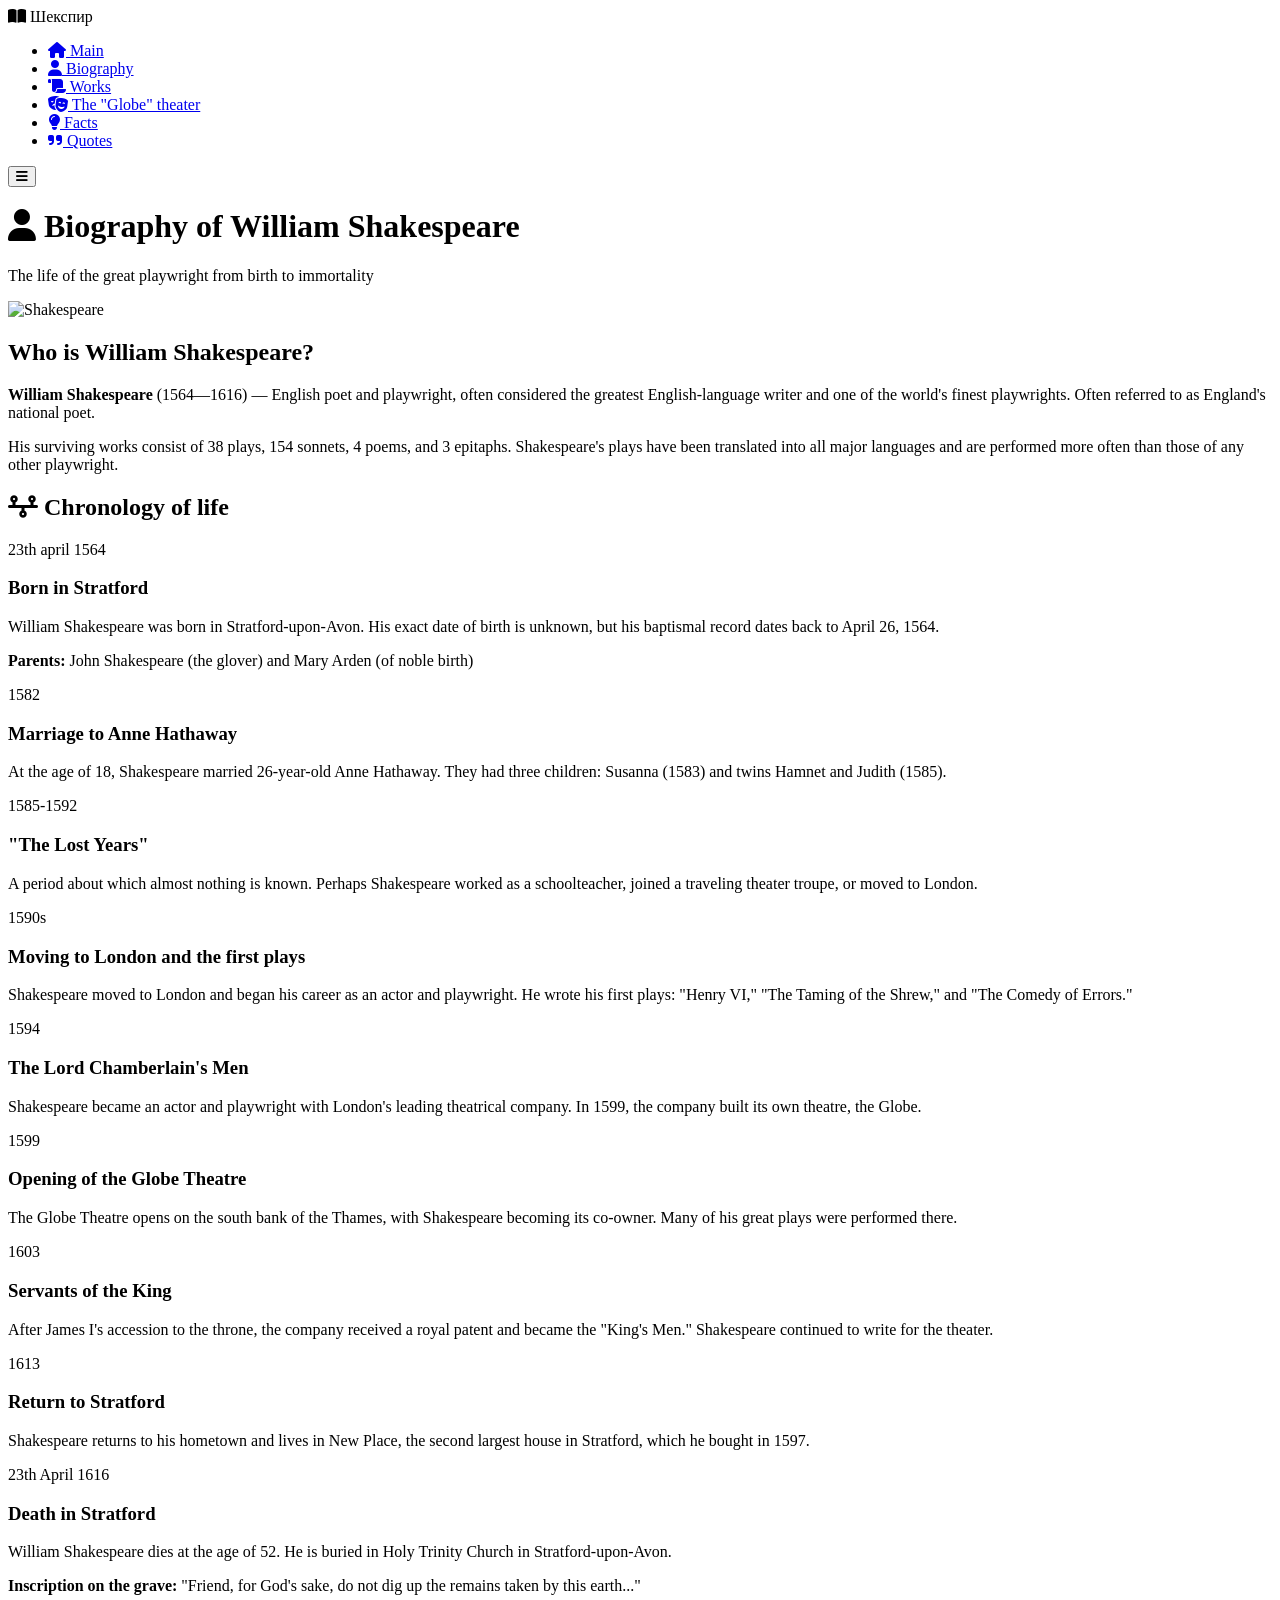
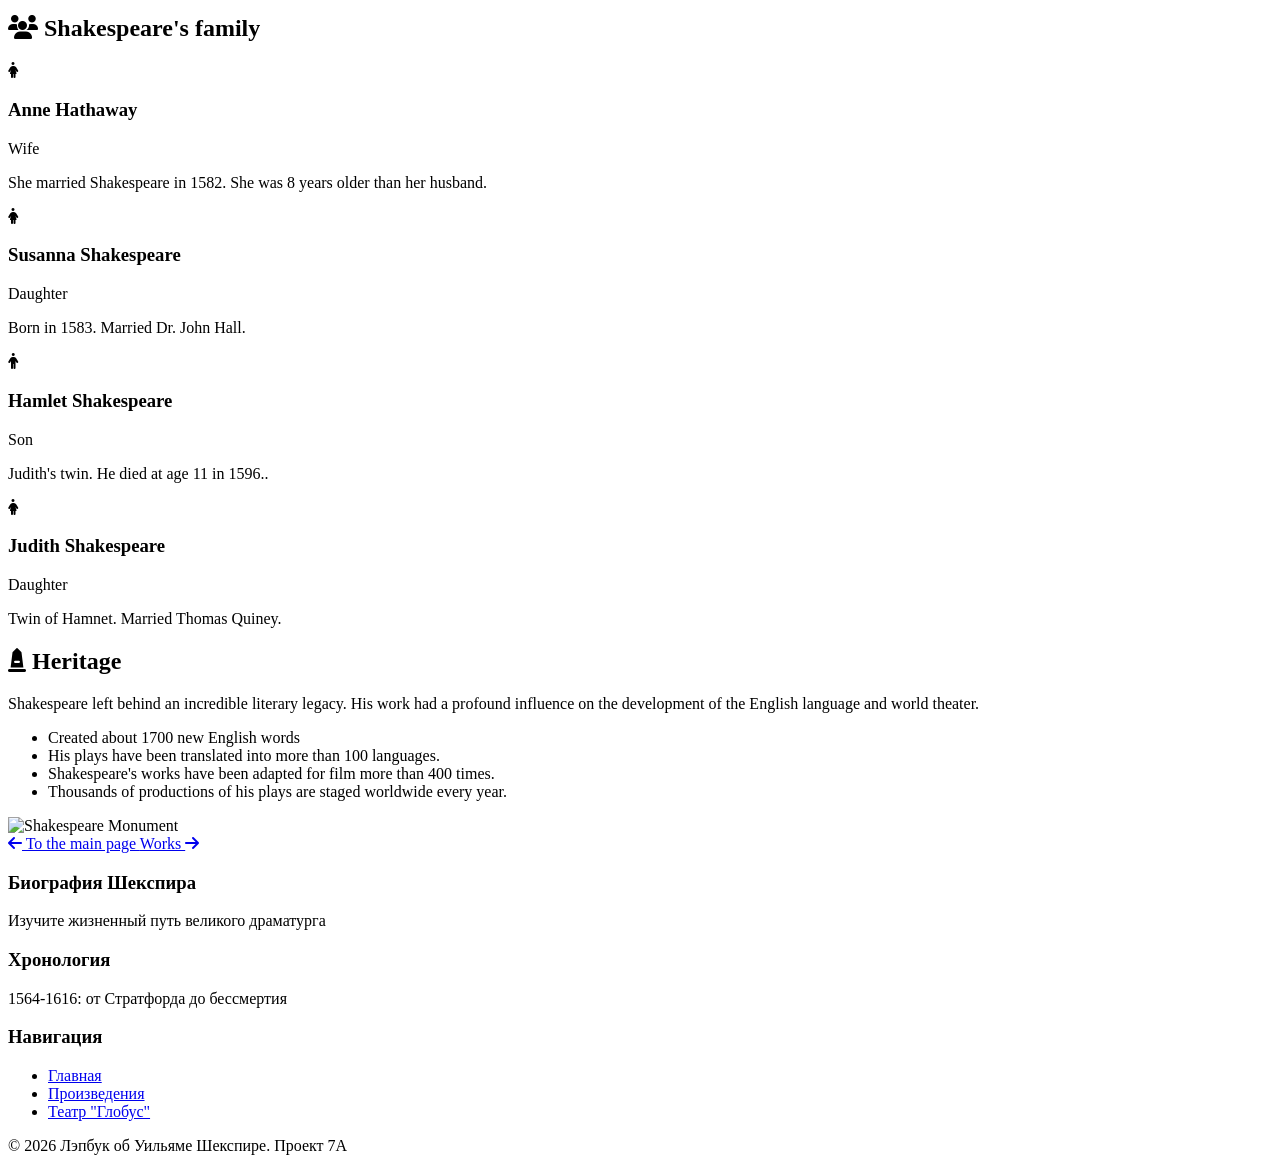
==== biography.html @ 1943f9ec "Add files via upload" ====
<!DOCTYPE html>
<html lang="ru">
<head>
    <meta charset="UTF-8">
    <meta name="viewport" content="width=device-width, initial-scale=1.0">
    <title>Shakespeare's biography</title>
    <link rel="stylesheet" href="https://cdnjs.cloudflare.com/ajax/libs/font-awesome/6.4.0/css/all.min.css">
    <link rel="stylesheet" href="css/style.css">
    <link rel="stylesheet" href="css/biography.css">
</head>
<body>
    <div class="container">
        <nav class="main-nav">
            <div class="nav-brand">
                <i class="fas fa-book-open"></i>
                <span>Шекспир</span>
            </div>
            <ul class="nav-menu">
                <li class="nav-item active"><a href="index.html"><i class="fas fa-home"></i> Main</a></li>
                <li class="nav-item"><a href="biography.html"><i class="fas fa-user"></i> Biography</a></li>
                <li class="nav-item"><a href="works.html"><i class="fas fa-scroll"></i> Works</a></li>
                <li class="nav-item"><a href="theater.html"><i class="fas fa-theater-masks"></i> The "Globe" theater</a></li>
                <li class="nav-item"><a href="facts.html"><i class="fas fa-lightbulb"></i> Facts</a></li>
                <li class="nav-item"><a href="quotes.html"><i class="fas fa-quote-right"></i> Quotes</a></li>
            </ul>
            <button class="nav-toggle" id="navToggle">
                <i class="fas fa-bars"></i>
            </button>
        </nav>

        <main class="page-content">
            <div class="page-header">
                <h1><i class="fas fa-user"></i> Biography of William Shakespeare</h1>
                <p class="page-subtitle">The life of the great playwright from birth to immortality</p>
            </div>
            
            <div class="bio-content">
                <div class="bio-intro">
                    <div class="intro-image">
                        <img src="./imgs/scale_1200.jpg" 
                             alt="Shakespeare">
                    </div>
                    <div class="intro-text">
                        <h2>Who is William Shakespeare?</h2>
                        <p><strong>William Shakespeare</strong> (1564—1616) — English poet and playwright, often considered the greatest English-language writer and one of the world's finest playwrights. Often referred to as England's national poet.</p>
                        <p>His surviving works consist of 38 plays, 154 sonnets, 4 poems, and 3 epitaphs. Shakespeare's plays have been translated into all major languages ​​and are performed more often than those of any other playwright.</p>
                    </div>
                </div>
                
                <div class="timeline-full">
                    <h2><i class="fas fa-timeline"></i> Chronology of life</h2>
                    
                    <div class="timeline-container">
                        <div class="timeline-event left">
                            <div class="event-date">23th april 1564</div>
                            <div class="event-card">
                                <h3>Born in Stratford</h3>
                                <p>William Shakespeare was born in Stratford-upon-Avon. His exact date of birth is unknown, but his baptismal record dates back to April 26, 1564.</p>
                                <div class="event-details">
                                    <p><strong>Parents:</strong> John Shakespeare (the glover) and Mary Arden (of noble birth)</p>
                                </div>
                            </div>
                        </div>
                        
                        <div class="timeline-event right">
                            <div class="event-date">1582</div>
                            <div class="event-card">
                                <h3>Marriage to Anne Hathaway</h3>
                                <p>At the age of 18, Shakespeare married 26-year-old Anne Hathaway. They had three children: Susanna (1583) and twins Hamnet and Judith (1585).</p>
                            </div>
                        </div>
                        
                        <div class="timeline-event left">
                            <div class="event-date">1585-1592</div>
                            <div class="event-card">
                                <h3>"The Lost Years"</h3>
                                <p>A period about which almost nothing is known. Perhaps Shakespeare worked as a schoolteacher, joined a traveling theater troupe, or moved to London.</p>
                            </div>
                        </div>
                        
                        <div class="timeline-event right">
                            <div class="event-date">1590s</div>
                            <div class="event-card">
                                <h3>Moving to London and the first plays</h3>
                                <p>Shakespeare moved to London and began his career as an actor and playwright. He wrote his first plays: "Henry VI," "The Taming of the Shrew," and "The Comedy of Errors."</p>
                            </div>
                        </div>
                        
                        <div class="timeline-event left">
                            <div class="event-date">1594</div>
                            <div class="event-card">
                                <h3>The Lord Chamberlain's Men</h3>
                                <p>Shakespeare became an actor and playwright with London's leading theatrical company. In 1599, the company built its own theatre, the Globe.</p>
                            </div>
                        </div>
                        
                        <div class="timeline-event right">
                            <div class="event-date">1599</div>
                            <div class="event-card">
                                <h3>Opening of the Globe Theatre</h3>
                                <p>The Globe Theatre opens on the south bank of the Thames, with Shakespeare becoming its co-owner. Many of his great plays were performed there.</p>
                            </div>
                        </div>
                        
                        <div class="timeline-event left">
                            <div class="event-date">1603</div>
                            <div class="event-card">
                                <h3>Servants of the King</h3>
                                <p>After James I's accession to the throne, the company received a royal patent and became the "King's Men." Shakespeare continued to write for the theater.</p>
                            </div>
                        </div>
                        
                        <div class="timeline-event right">
                            <div class="event-date">1613</div>
                            <div class="event-card">
                                <h3>Return to Stratford</h3>
                                <p>Shakespeare returns to his hometown and lives in New Place, the second largest house in Stratford, which he bought in 1597.</p>
                            </div>
                        </div>
                        
                        <div class="timeline-event left">
                            <div class="event-date">23th April 1616</div>
                            <div class="event-card">
                                <h3>Death in Stratford</h3>
                                <p>William Shakespeare dies at the age of 52. He is buried in Holy Trinity Church in Stratford-upon-Avon.</p>
                                <div class="event-details">
                                    <p><strong>Inscription on the grave:</strong> "Friend, for God's sake, do not dig up the remains taken by this earth..."</p>
                                </div>
                            </div>
                        </div>
                    </div>
                </div>
                
                <div class="bio-family">
                    <h2><i class="fas fa-users"></i> Shakespeare's family</h2>
                    <div class="family-grid">
                        <div class="family-member">
                            <div class="member-icon"><i class="fas fa-female"></i></div>
                            <h3>Anne Hathaway</h3>
                            <p class="member-relation">Wife</p>
                            <p>She married Shakespeare in 1582. She was 8 years older than her husband.</p>
                        </div>
                        
                        <div class="family-member">
                            <div class="member-icon"><i class="fas fa-female"></i></div>
                            <h3>Susanna Shakespeare</h3>
                            <p class="member-relation">Daughter</p>
                            <p>Born in 1583. Married Dr. John Hall.</p>
                        </div>
                        
                        <div class="family-member">
                            <div class="member-icon"><i class="fas fa-male"></i></div>
                            <h3>Hamlet Shakespeare</h3>
                            <p class="member-relation">Son</p>
                            <p>Judith's twin. He died at age 11 in 1596..</p>
                        </div>
                        
                        <div class="family-member">
                            <div class="member-icon"><i class="fas fa-female"></i></div>
                            <h3>Judith Shakespeare</h3>
                            <p class="member-relation">Daughter</p>
                            <p>Twin of Hamnet. Married Thomas Quiney.</p>
                        </div>
                    </div>
                </div>
                
                <div class="bio-legacy">
                    <h2><i class="fas fa-monument"></i> Heritage</h2>
                    <div class="legacy-content">
                        <div class="legacy-text">
                            <p>Shakespeare left behind an incredible literary legacy. His work had a profound influence on the development of the English language and world theater.</p>
                            <ul>
                                <li>Created about 1700 new English words</li>
                                <li>His plays have been translated into more than 100 languages.</li>
                                <li>Shakespeare's works have been adapted for film more than 400 times.</li>
                                <li>Thousands of productions of his plays are staged worldwide every year.</li>
                            </ul>
                        </div>
                        <div class="legacy-image">
                            <img src="./imgs/shakespeare-de-frente.jpg" 
                                 alt="Shakespeare Monument">
                        </div>
                    </div>
                </div>
            </div>
            
            <div class="page-navigation">
                <a href="index.html" class="nav-button prev-button">
                    <i class="fas fa-arrow-left"></i> To the main page
                </a>
                <a href="works.html" class="nav-button next-button">
                    Works <i class="fas fa-arrow-right"></i>
                </a>
            </div>
        </main>
        
        <footer>
            <div class="footer-content">
                <div class="footer-section">
                    <h3>Биография Шекспира</h3>
                    <p>Изучите жизненный путь великого драматурга</p>
                </div>
                <div class="footer-section">
                    <h3>Хронология</h3>
                    <p>1564-1616: от Стратфорда до бессмертия</p>
                </div>
                <div class="footer-section">
                    <h3>Навигация</h3>
                    <ul class="footer-nav">
                        <li><a href="index.html">Главная</a></li>
                        <li><a href="works.html">Произведения</a></li>
                        <li><a href="theater.html">Театр "Глобус"</a></li>
                    </ul>
                </div>
            </div>
            <div class="footer-bottom">
                <p>© 2026 Лэпбук об Уильяме Шекспире. Проект 7А</p>
            </div>
        </footer>
    </div>

    <script src="js/script.js"></script>
    <script src="js/biography.js"></script>
</body>
</html>
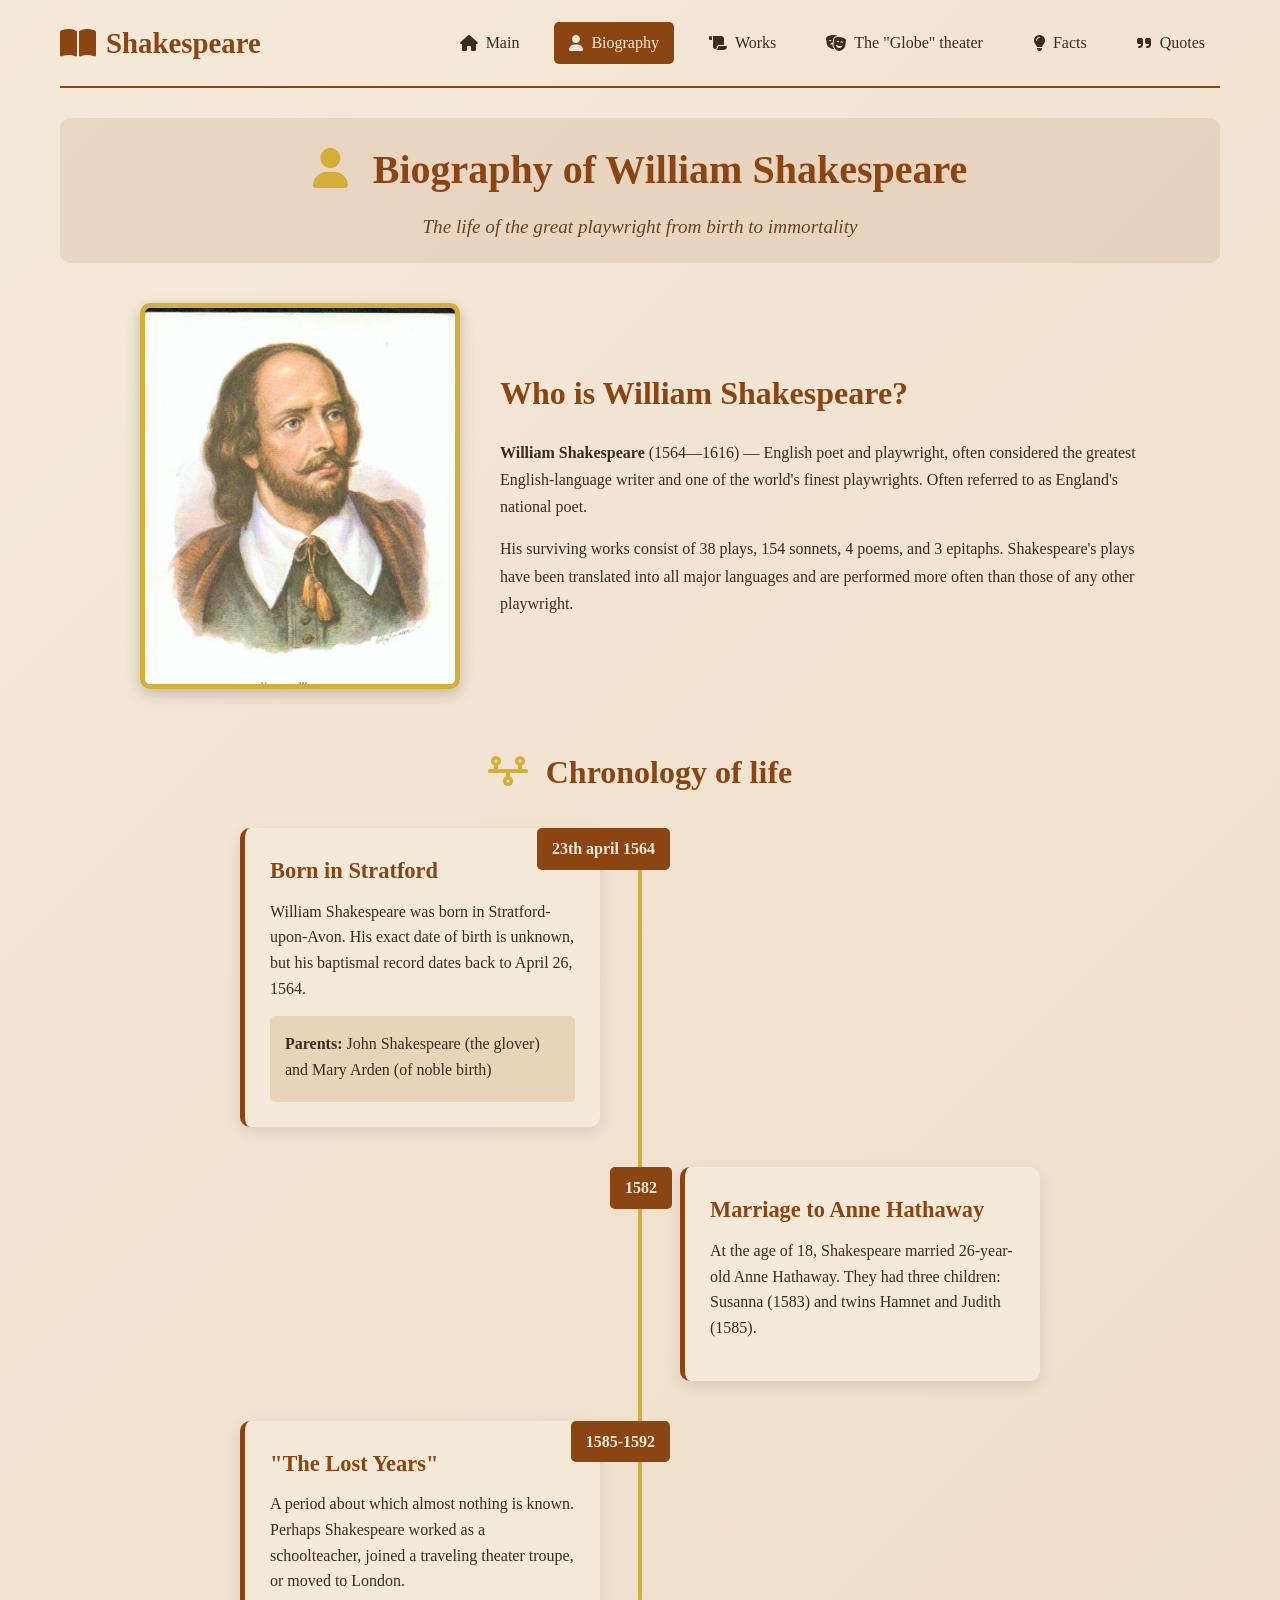
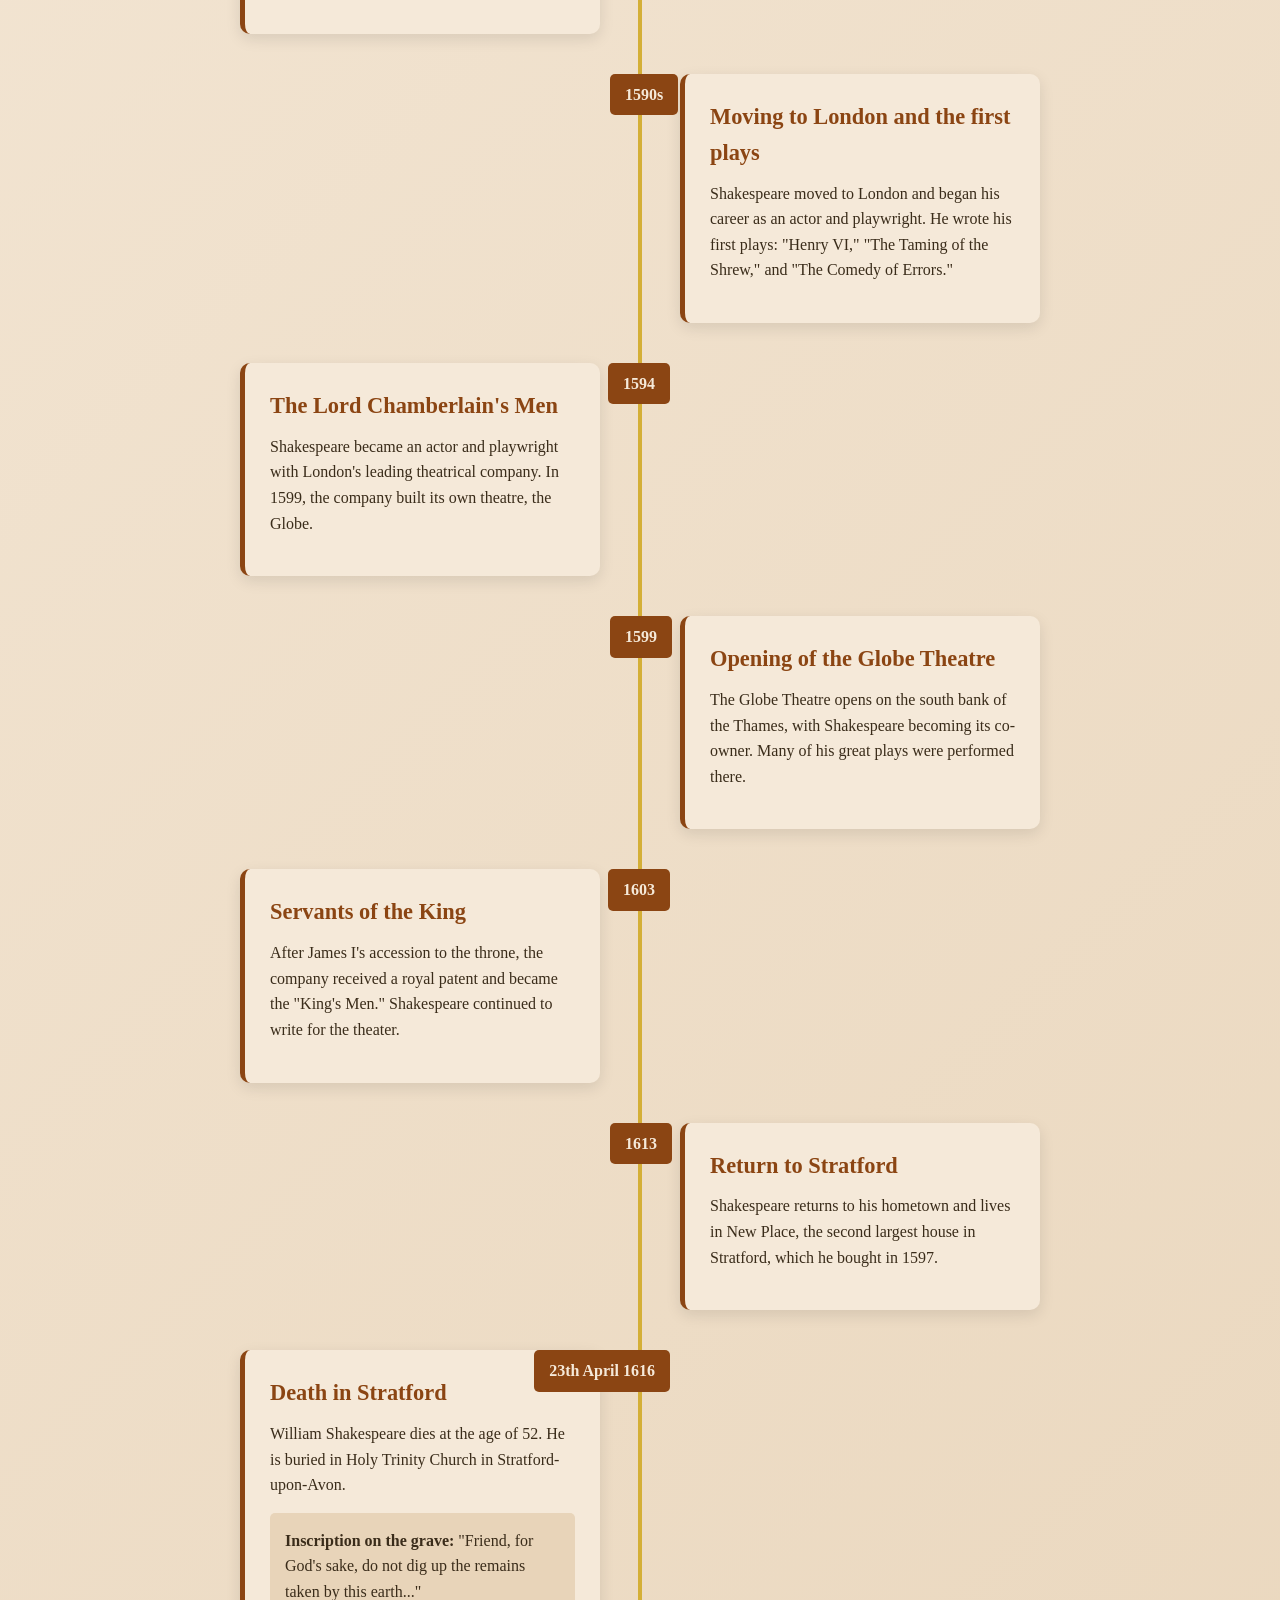
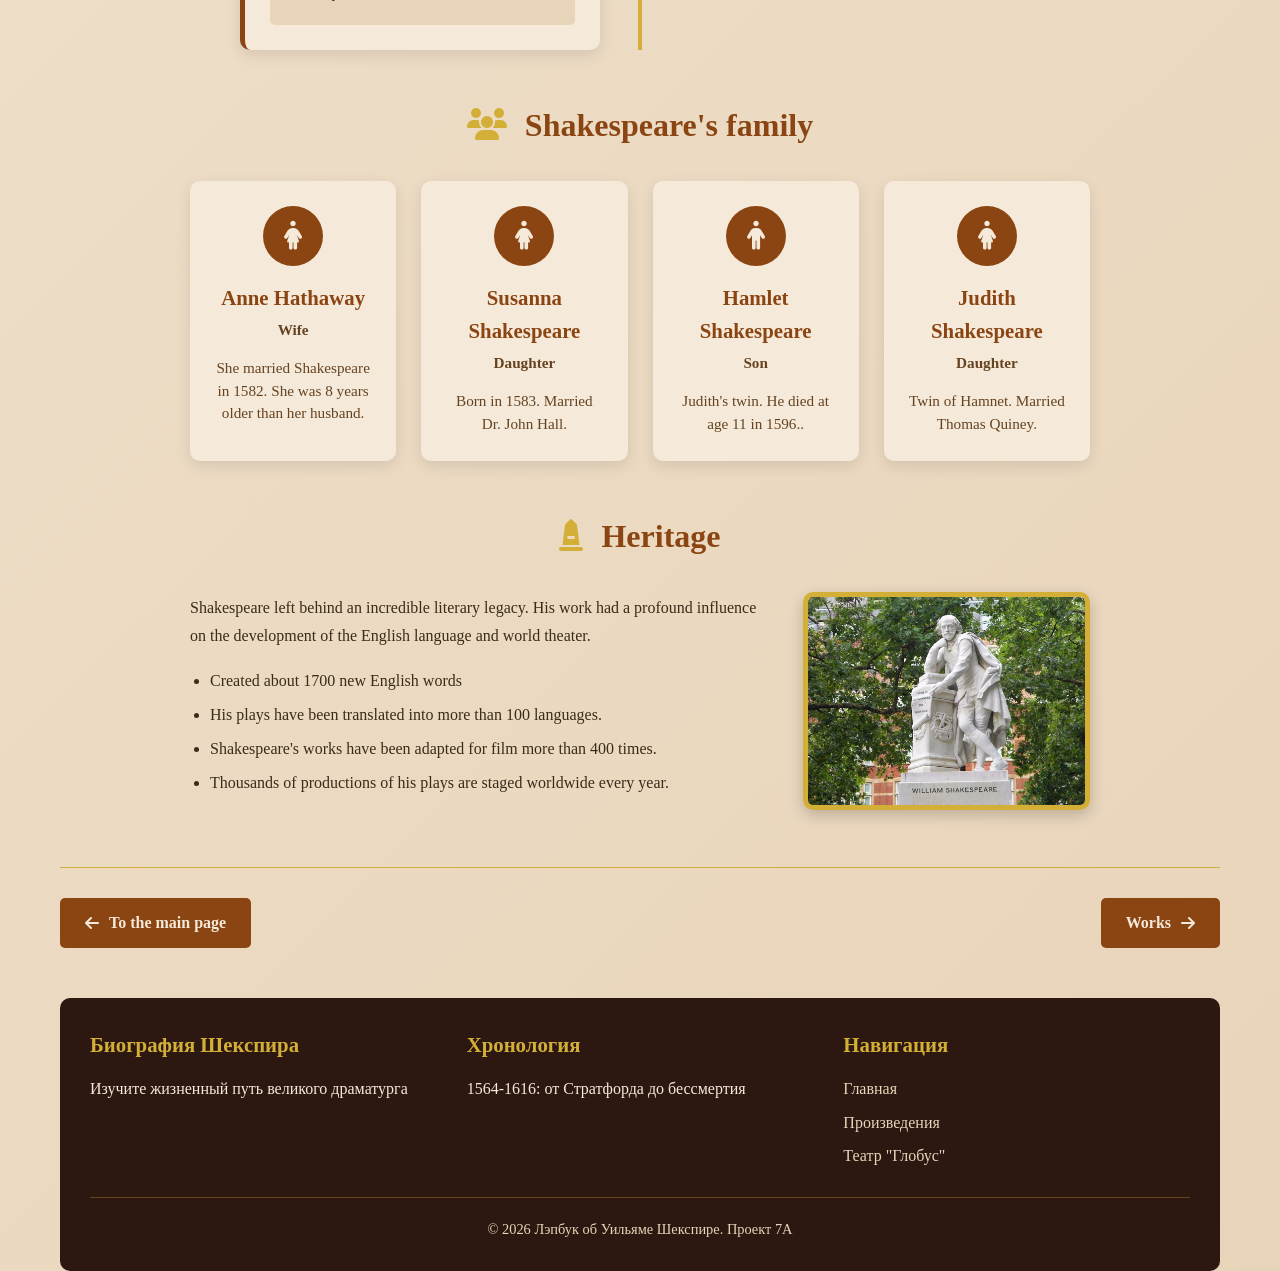
==== commit 320039cd: "Update biography.html" ====
--- a/biography.html
+++ b/biography.html
@@ -13,7 +13,7 @@
         <nav class="main-nav">
             <div class="nav-brand">
                 <i class="fas fa-book-open"></i>
-                <span>Шекспир</span>
+                <span>Shakespeare</span>
             </div>
             <ul class="nav-menu">
                 <li class="nav-item active"><a href="index.html"><i class="fas fa-home"></i> Main</a></li>
@@ -222,4 +222,4 @@
     <script src="js/script.js"></script>
     <script src="js/biography.js"></script>
 </body>
-</html>+</html>
--- a/css/style.css
+++ b/css/style.css
@@ -0,0 +1,259 @@
+/* Основные стили для всех страниц */
+* {
+    margin: 0;
+    padding: 0;
+    box-sizing: border-box;
+    font-family: 'Georgia', serif;
+}
+
+body {
+    background: linear-gradient(135deg, #f5e9d9 0%, #e8d4b9 100%);
+    min-height: 100vh;
+    color: #3a2c1a;
+    line-height: 1.6;
+}
+
+.container {
+    max-width: 1200px;
+    margin: 0 auto;
+    padding: 0 20px;
+}
+
+/* Навигация */
+.main-nav {
+    display: flex;
+    justify-content: space-between;
+    align-items: center;
+    padding: 20px 0;
+    margin-bottom: 30px;
+    border-bottom: 2px solid #8b4513;
+}
+
+.nav-brand {
+    display: flex;
+    align-items: center;
+    font-size: 1.8rem;
+    font-weight: bold;
+    color: #8b4513;
+}
+
+.nav-brand i {
+    margin-right: 10px;
+    font-size: 2rem;
+}
+
+.nav-menu {
+    display: flex;
+    list-style: none;
+    gap: 20px;
+}
+
+.nav-item a {
+    text-decoration: none;
+    color: #3a2c1a;
+    padding: 8px 15px;
+    border-radius: 5px;
+    transition: all 0.3s ease;
+    display: flex;
+    align-items: center;
+    gap: 8px;
+}
+
+.nav-item a:hover {
+    background-color: #8b4513;
+    color: #f5e9d9;
+}
+
+.nav-item.active a {
+    background-color: #8b4513;
+    color: #f5e9d9;
+}
+
+.nav-toggle {
+    display: none;
+    background: none;
+    border: none;
+    font-size: 1.5rem;
+    color: #8b4513;
+    cursor: pointer;
+}
+
+/* Заголовок страницы */
+.page-header {
+    text-align: center;
+    margin-bottom: 40px;
+    padding: 20px;
+    background-color: rgba(139, 69, 19, 0.1);
+    border-radius: 10px;
+}
+
+.page-header h1 {
+    font-size: 2.5rem;
+    color: #8b4513;
+    margin-bottom: 10px;
+}
+
+.page-header h1 i {
+    margin-right: 15px;
+    color: #d4af37;
+}
+
+.page-subtitle {
+    font-size: 1.2rem;
+    color: #654321;
+    font-style: italic;
+}
+
+/* Основное содержимое */
+.page-content {
+    margin-bottom: 50px;
+}
+
+/* Навигация между страницами */
+.page-navigation {
+    display: flex;
+    justify-content: space-between;
+    margin-top: 50px;
+    padding-top: 30px;
+    border-top: 1px solid #d4af37;
+}
+
+.nav-button {
+    display: inline-flex;
+    align-items: center;
+    padding: 12px 25px;
+    background-color: #8b4513;
+    color: #f5e9d9;
+    text-decoration: none;
+    border-radius: 5px;
+    transition: all 0.3s ease;
+    font-weight: bold;
+}
+
+.nav-button:hover {
+    background-color: #a0522d;
+    transform: translateY(-3px);
+    box-shadow: 0 5px 15px rgba(0, 0, 0, 0.2);
+}
+
+.prev-button i {
+    margin-right: 10px;
+}
+
+.next-button i {
+    margin-left: 10px;
+}
+
+/* Футер */
+footer {
+    background-color: #2c1810;
+    color: #f5e9d9;
+    border-radius: 10px;
+    padding: 30px;
+    margin-top: 50px;
+}
+
+.footer-content {
+    display: grid;
+    grid-template-columns: repeat(3, 1fr);
+    gap: 30px;
+    margin-bottom: 20px;
+}
+
+.footer-section h3 {
+    color: #d4af37;
+    margin-bottom: 15px;
+    font-size: 1.3rem;
+}
+
+.footer-nav {
+    list-style: none;
+}
+
+.footer-nav li {
+    margin-bottom: 8px;
+}
+
+.footer-nav a {
+    color: #e8d4b9;
+    text-decoration: none;
+    transition: color 0.3s ease;
+}
+
+.footer-nav a:hover {
+    color: #d4af37;
+}
+
+.footer-bottom {
+    text-align: center;
+    padding-top: 20px;
+    border-top: 1px solid #654321;
+    font-size: 0.9rem;
+    color: #e8d4b9;
+}
+
+/* Анимации */
+@keyframes fadeIn {
+    from {
+        opacity: 0;
+        transform: translateY(20px);
+    }
+    to {
+        opacity: 1;
+        transform: translateY(0);
+    }
+}
+
+.fade-in {
+    animation: fadeIn 0.8s ease forwards;
+}
+
+/* Адаптивность */
+@media (max-width: 768px) {
+    .nav-menu {
+        display: none;
+        flex-direction: column;
+        position: absolute;
+        top: 80px;
+        right: 20px;
+        background-color: #f5e9d9;
+        padding: 20px;
+        border-radius: 10px;
+        box-shadow: 0 5px 15px rgba(0, 0, 0, 0.2);
+        z-index: 100;
+        width: 200px;
+    }
+    
+    .nav-menu.active {
+        display: flex;
+    }
+    
+    .nav-toggle {
+        display: block;
+    }
+    
+    .footer-content {
+        grid-template-columns: 1fr;
+        gap: 20px;
+    }
+    
+    .page-header h1 {
+        font-size: 2rem;
+    }
+}
+
+@media (max-width: 480px) {
+    .container {
+        padding: 0 15px;
+    }
+    
+    .page-navigation {
+        flex-direction: column;
+        gap: 15px;
+    }
+    
+    .nav-button {
+        text-align: center;
+        justify-content: center;
+    }
+}
--- a/css/biography.css
+++ b/css/biography.css
@@ -0,0 +1,292 @@
+/* Стили для страницы биографии */
+.bio-content {
+    max-width: 1000px;
+    margin: 0 auto;
+}
+
+/* Введение */
+.bio-intro {
+    display: grid;
+    grid-template-columns: 1fr 2fr;
+    gap: 40px;
+    margin-bottom: 50px;
+    align-items: center;
+}
+
+.intro-image img {
+    width: 100%;
+    border-radius: 10px;
+    border: 5px solid #d4af37;
+    box-shadow: 0 5px 15px rgba(0, 0, 0, 0.2);
+}
+
+.intro-text h2 {
+    color: #8b4513;
+    margin-bottom: 20px;
+    font-size: 2rem;
+}
+
+.intro-text p {
+    margin-bottom: 15px;
+    line-height: 1.7;
+}
+
+/* Полная хронология */
+.timeline-full {
+    margin-bottom: 50px;
+}
+
+.timeline-full h2 {
+    color: #8b4513;
+    margin-bottom: 30px;
+    font-size: 2rem;
+    text-align: center;
+}
+
+.timeline-full h2 i {
+    margin-right: 10px;
+    color: #d4af37;
+}
+
+.timeline-container {
+    position: relative;
+    max-width: 800px;
+    margin: 0 auto;
+}
+
+.timeline-container::before {
+    content: '';
+    position: absolute;
+    left: 50%;
+    transform: translateX(-50%);
+    width: 4px;
+    height: 100%;
+    background-color: #d4af37;
+}
+
+.timeline-event {
+    margin-bottom: 40px;
+    position: relative;
+    width: 45%;
+}
+
+.timeline-event.left {
+    left: 0;
+}
+
+.timeline-event.right {
+    left: 55%;
+}
+
+.event-date {
+    position: absolute;
+    top: 0;
+    background-color: #8b4513;
+    color: #f5e9d9;
+    padding: 8px 15px;
+    border-radius: 5px;
+    font-weight: bold;
+    z-index: 2;
+}
+
+.timeline-event.left .event-date {
+    right: -70px;
+}
+
+.timeline-event.right .event-date {
+    left: -70px;
+}
+
+.event-card {
+    background-color: #f5e9d9;
+    padding: 25px;
+    border-radius: 10px;
+    box-shadow: 0 5px 15px rgba(0, 0, 0, 0.1);
+    border-left: 5px solid #8b4513;
+}
+
+.event-card h3 {
+    color: #8b4513;
+    margin-bottom: 10px;
+    font-size: 1.4rem;
+}
+
+.event-card p {
+    margin-bottom: 15px;
+    line-height: 1.6;
+}
+
+.event-details {
+    background-color: #e8d4b9;
+    padding: 15px;
+    border-radius: 5px;
+    margin-top: 15px;
+}
+
+.event-details p {
+    margin-bottom: 5px;
+}
+
+/* Семья Шекспира */
+.bio-family {
+    margin-bottom: 50px;
+}
+
+.bio-family h2 {
+    color: #8b4513;
+    margin-bottom: 30px;
+    font-size: 2rem;
+    text-align: center;
+}
+
+.bio-family h2 i {
+    margin-right: 10px;
+    color: #d4af37;
+}
+
+.family-grid {
+    display: grid;
+    grid-template-columns: repeat(auto-fit, minmax(200px, 1fr));
+    gap: 25px;
+    max-width: 900px;
+    margin: 0 auto;
+}
+
+.family-member {
+    background-color: #f5e9d9;
+    padding: 25px;
+    border-radius: 10px;
+    text-align: center;
+    box-shadow: 0 5px 15px rgba(0, 0, 0, 0.1);
+    transition: transform 0.3s ease;
+}
+
+.family-member:hover {
+    transform: translateY(-5px);
+}
+
+.member-icon {
+    background-color: #8b4513;
+    color: #f5e9d9;
+    width: 60px;
+    height: 60px;
+    border-radius: 50%;
+    display: flex;
+    justify-content: center;
+    align-items: center;
+    margin: 0 auto 15px;
+    font-size: 1.8rem;
+}
+
+.family-member h3 {
+    color: #8b4513;
+    margin-bottom: 5px;
+    font-size: 1.3rem;
+}
+
+.member-relation {
+    color: #d4af37;
+    font-weight: bold;
+    margin-bottom: 15px;
+    font-size: 0.9rem;
+}
+
+.family-member p {
+    color: #654321;
+    font-size: 0.95rem;
+    line-height: 1.5;
+}
+
+/* Наследие */
+.bio-legacy {
+    margin-bottom: 50px;
+}
+
+.bio-legacy h2 {
+    color: #8b4513;
+    margin-bottom: 30px;
+    font-size: 2rem;
+    text-align: center;
+}
+
+.bio-legacy h2 i {
+    margin-right: 10px;
+    color: #d4af37;
+}
+
+.legacy-content {
+    display: grid;
+    grid-template-columns: 2fr 1fr;
+    gap: 40px;
+    align-items: center;
+    max-width: 900px;
+    margin: 0 auto;
+}
+
+.legacy-text p {
+    margin-bottom: 20px;
+    line-height: 1.7;
+}
+
+.legacy-text ul {
+    margin-left: 20px;
+    margin-bottom: 20px;
+}
+
+.legacy-text li {
+    margin-bottom: 10px;
+    line-height: 1.5;
+}
+
+.legacy-image img {
+    width: 100%;
+    border-radius: 10px;
+    border: 5px solid #d4af37;
+    box-shadow: 0 5px 15px rgba(0, 0, 0, 0.2);
+}
+
+/* Адаптивность для страницы биографии */
+@media (max-width: 768px) {
+    .bio-intro {
+        grid-template-columns: 1fr;
+        gap: 30px;
+    }
+    
+    .timeline-container::before {
+        left: 30px;
+    }
+    
+    .timeline-event {
+        width: calc(100% - 60px);
+        left: 60px !important;
+    }
+    
+    .timeline-event.left .event-date,
+    .timeline-event.right .event-date {
+        left: -80px;
+        right: auto;
+    }
+    
+    .family-grid {
+        grid-template-columns: repeat(2, 1fr);
+    }
+    
+    .legacy-content {
+        grid-template-columns: 1fr;
+        gap: 30px;
+    }
+}
+
+@media (max-width: 480px) {
+    .family-grid {
+        grid-template-columns: 1fr;
+    }
+    
+    .event-card {
+        padding: 20px;
+    }
+    
+    .family-member {
+        padding: 20px;
+    }
+}
